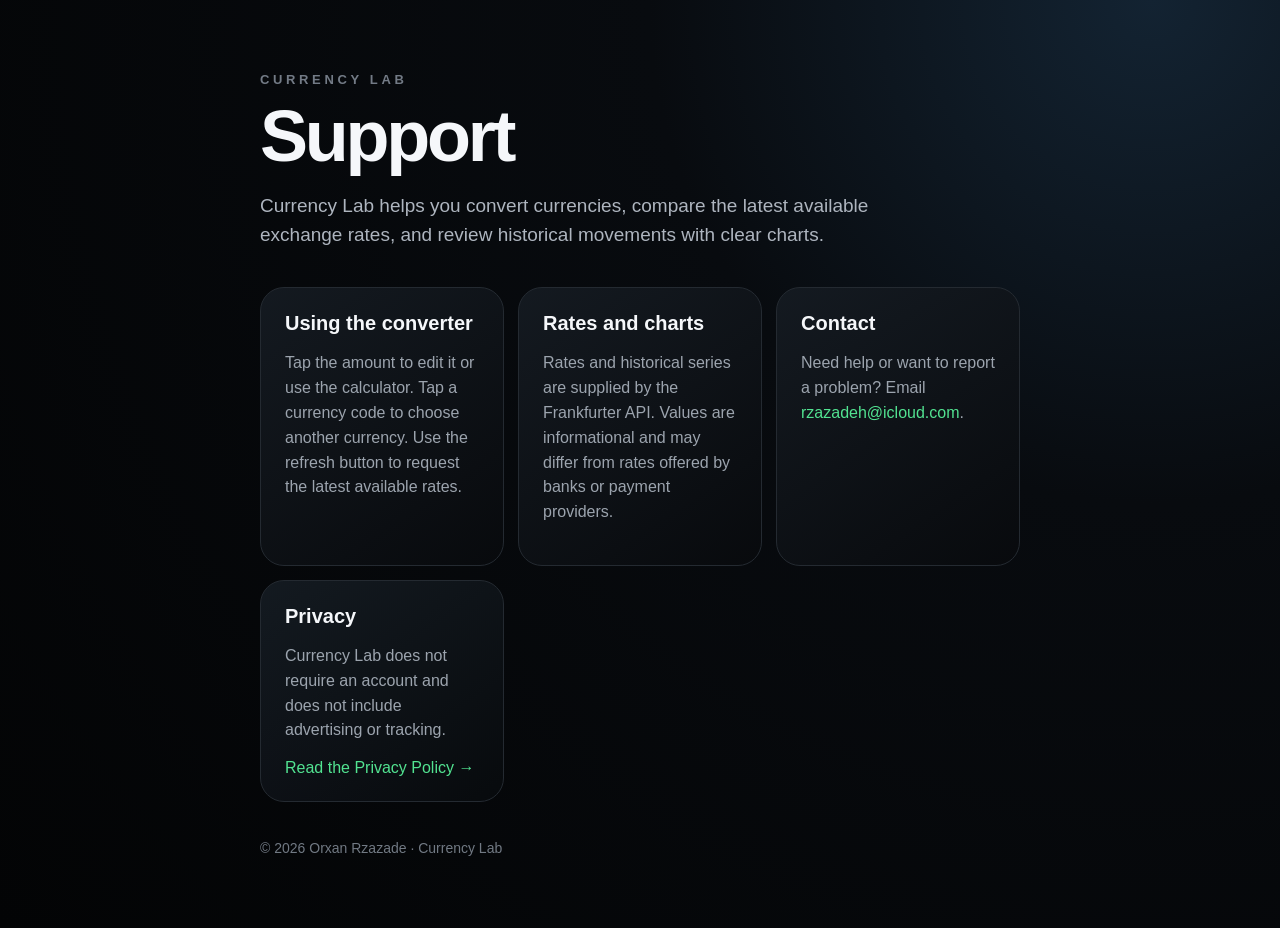
==== index.html @ 1630e3f1 "Add files via upload" ====
<!doctype html>
<html lang="en">
<head>
  <meta charset="utf-8">
  <meta name="viewport" content="width=device-width, initial-scale=1">
  <title>Currency Lab Support</title>
  <meta name="description" content="Support for Currency Lab, a currency converter for iPhone and iPad.">
  <style>
    :root { color-scheme: dark; font-family: -apple-system, BlinkMacSystemFont, "SF Pro Text", sans-serif; }
    * { box-sizing: border-box; }
    body { margin: 0; min-height: 100vh; color: #f5f7fa; background: radial-gradient(circle at 90% 0%, #132332 0, #080b0f 34%, #030405 100%); }
    main { width: min(760px, calc(100% - 40px)); margin: 0 auto; padding: 72px 0; }
    .eyebrow { color: #737b86; font-size: 13px; font-weight: 700; letter-spacing: .28em; }
    h1 { margin: 14px 0 16px; font-size: clamp(42px, 9vw, 72px); line-height: .98; letter-spacing: -.045em; }
    .lead { max-width: 620px; color: #aeb5bf; font-size: 19px; line-height: 1.55; }
    .grid { display: grid; grid-template-columns: repeat(auto-fit, minmax(230px, 1fr)); gap: 14px; margin-top: 38px; }
    section { padding: 24px; border: 1px solid #242a31; border-radius: 24px; background: linear-gradient(145deg, rgba(21,27,34,.92), rgba(8,10,13,.92)); }
    h2 { margin: 0 0 10px; font-size: 20px; }
    p { color: #9ca4ae; line-height: 1.55; }
    a { color: #52e391; text-decoration: none; }
    a:hover { text-decoration: underline; }
    footer { margin-top: 38px; color: #717983; font-size: 14px; }
  </style>
</head>
<body>
  <main>
    <div class="eyebrow">CURRENCY LAB</div>
    <h1>Support</h1>
    <p class="lead">Currency Lab helps you convert currencies, compare the latest available exchange rates, and review historical movements with clear charts.</p>
    <div class="grid">
      <section>
        <h2>Using the converter</h2>
        <p>Tap the amount to edit it or use the calculator. Tap a currency code to choose another currency. Use the refresh button to request the latest available rates.</p>
      </section>
      <section>
        <h2>Rates and charts</h2>
        <p>Rates and historical series are supplied by the Frankfurter API. Values are informational and may differ from rates offered by banks or payment providers.</p>
      </section>
      <section>
        <h2>Contact</h2>
        <p>Need help or want to report a problem? Email <a href="mailto:rzazadeh@icloud.com">rzazadeh@icloud.com</a>.</p>
      </section>
      <section>
        <h2>Privacy</h2>
        <p>Currency Lab does not require an account and does not include advertising or tracking.</p>
        <a href="privacy.html">Read the Privacy Policy →</a>
      </section>
    </div>
    <footer>© 2026 Orxan Rzazade · Currency Lab</footer>
  </main>
</body>
</html>
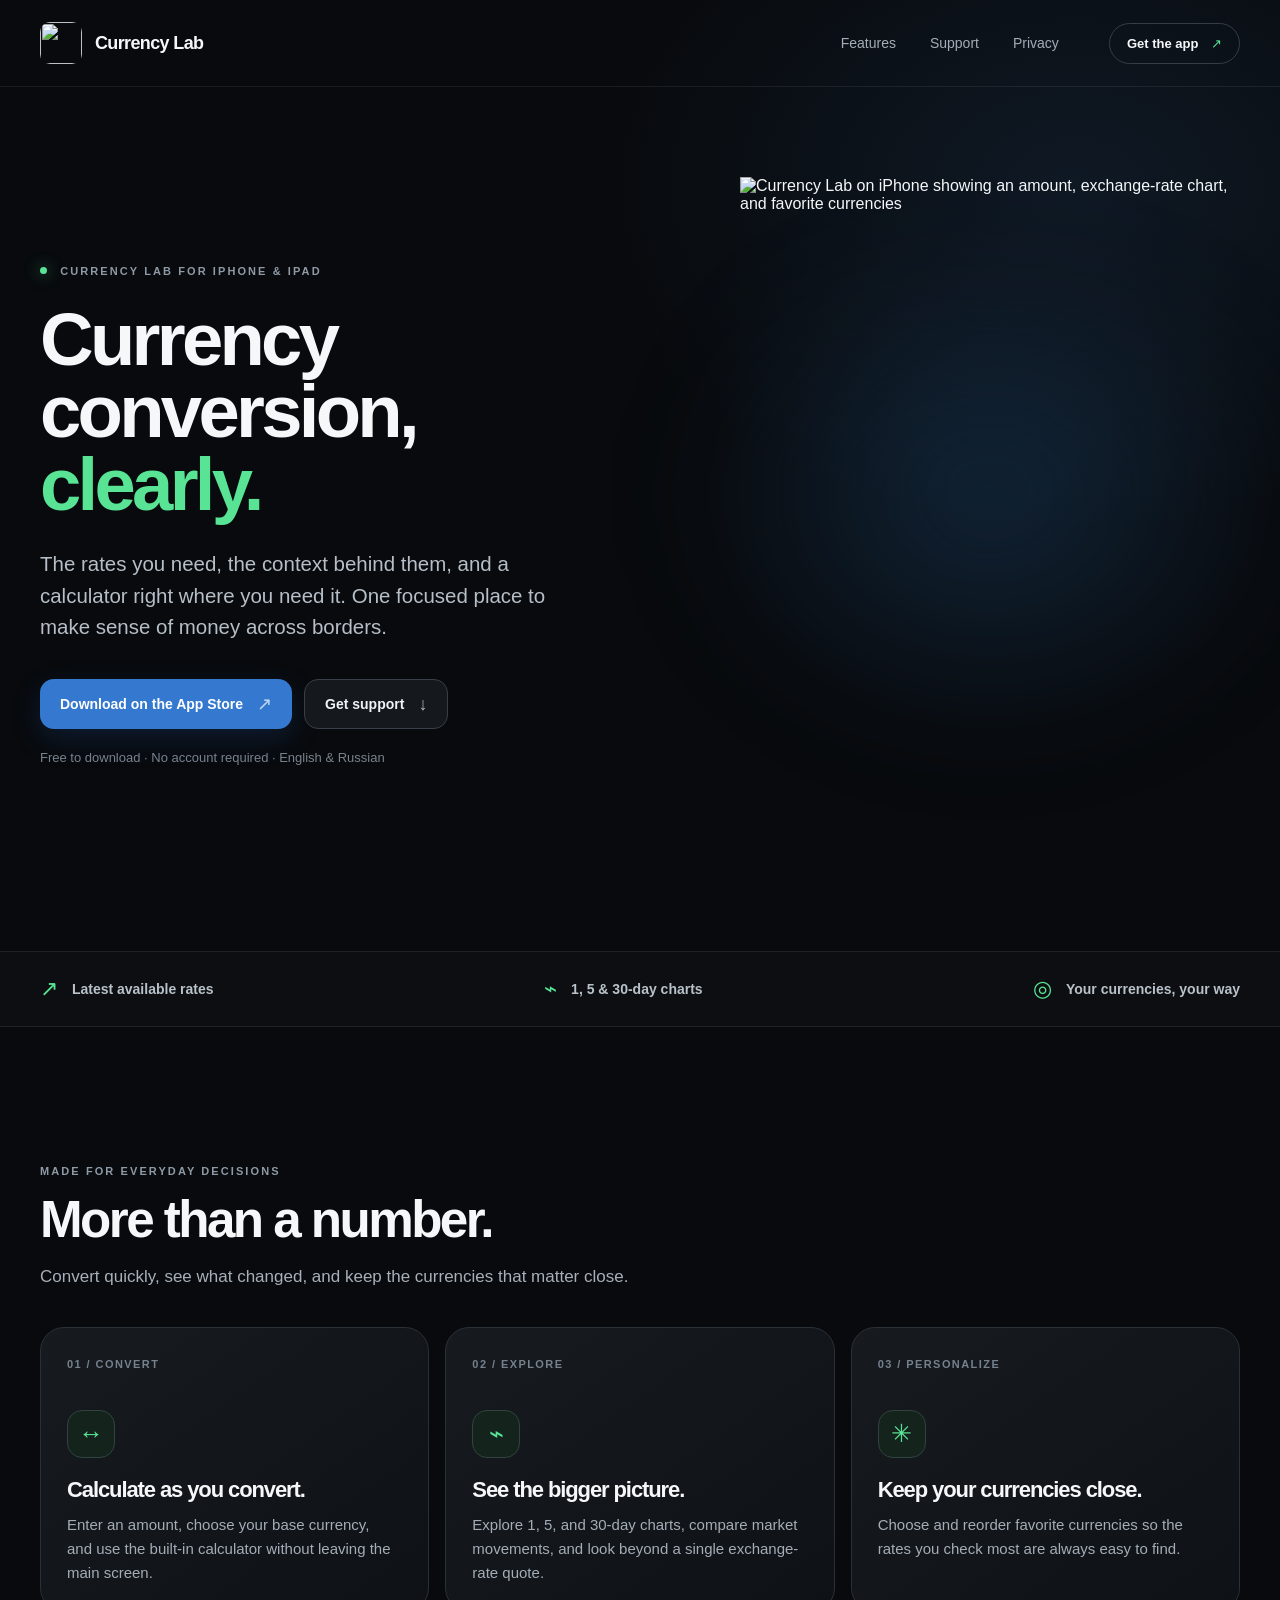
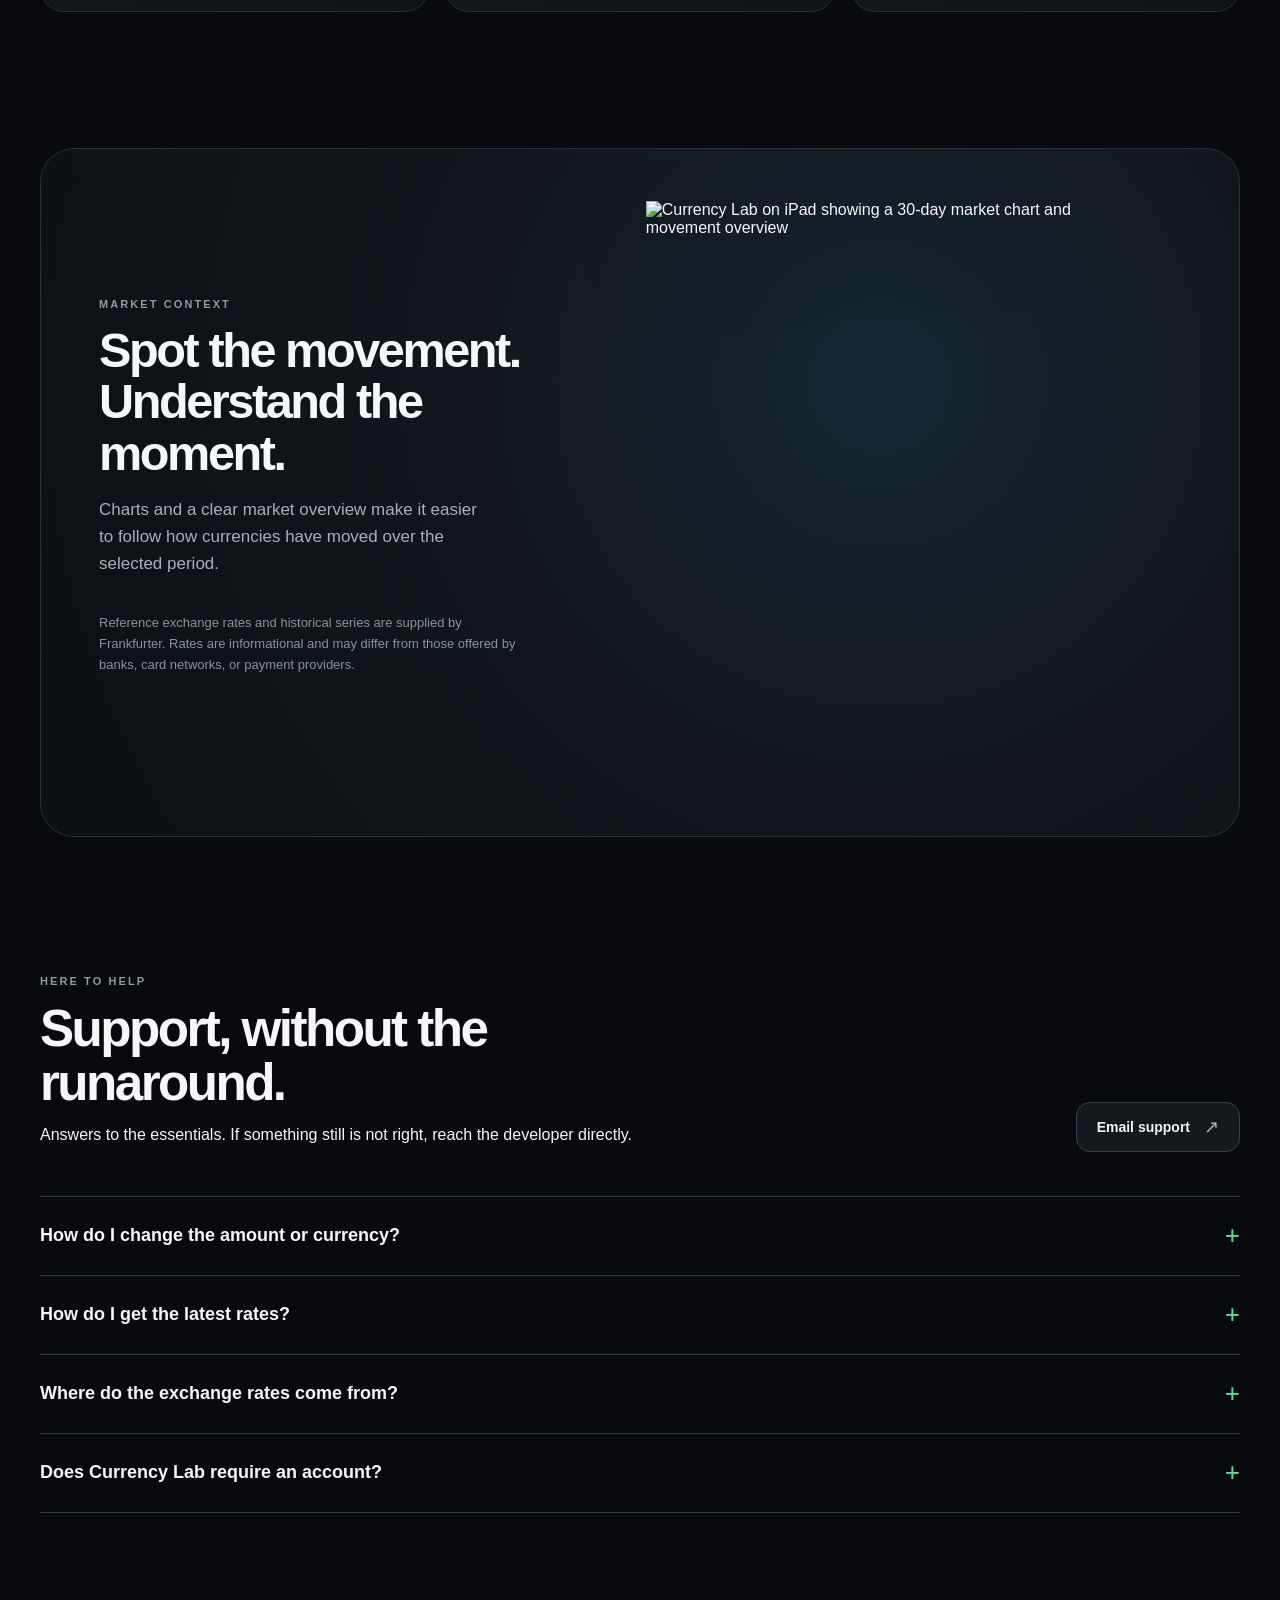
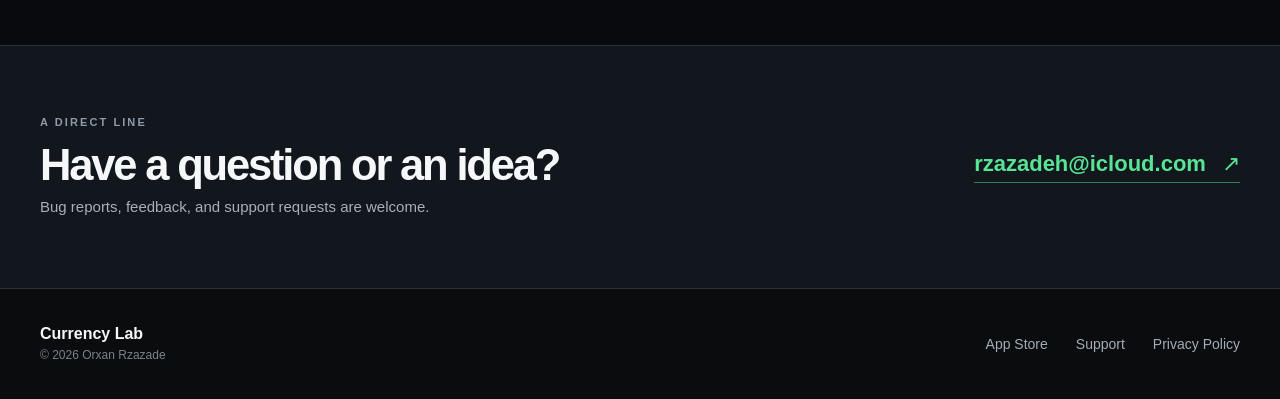
==== commit 4d53f1a9: "Add files via upload" ====
--- a/index.html
+++ b/index.html
@@ -3,50 +3,139 @@
 <head>
   <meta charset="utf-8">
   <meta name="viewport" content="width=device-width, initial-scale=1">
-  <title>Currency Lab Support</title>
-  <meta name="description" content="Support for Currency Lab, a currency converter for iPhone and iPad.">
-  <style>
-    :root { color-scheme: dark; font-family: -apple-system, BlinkMacSystemFont, "SF Pro Text", sans-serif; }
-    * { box-sizing: border-box; }
-    body { margin: 0; min-height: 100vh; color: #f5f7fa; background: radial-gradient(circle at 90% 0%, #132332 0, #080b0f 34%, #030405 100%); }
-    main { width: min(760px, calc(100% - 40px)); margin: 0 auto; padding: 72px 0; }
-    .eyebrow { color: #737b86; font-size: 13px; font-weight: 700; letter-spacing: .28em; }
-    h1 { margin: 14px 0 16px; font-size: clamp(42px, 9vw, 72px); line-height: .98; letter-spacing: -.045em; }
-    .lead { max-width: 620px; color: #aeb5bf; font-size: 19px; line-height: 1.55; }
-    .grid { display: grid; grid-template-columns: repeat(auto-fit, minmax(230px, 1fr)); gap: 14px; margin-top: 38px; }
-    section { padding: 24px; border: 1px solid #242a31; border-radius: 24px; background: linear-gradient(145deg, rgba(21,27,34,.92), rgba(8,10,13,.92)); }
-    h2 { margin: 0 0 10px; font-size: 20px; }
-    p { color: #9ca4ae; line-height: 1.55; }
-    a { color: #52e391; text-decoration: none; }
-    a:hover { text-decoration: underline; }
-    footer { margin-top: 38px; color: #717983; font-size: 14px; }
-  </style>
+  <meta name="theme-color" content="#080a0d">
+  <meta name="description" content="Currency Lab is a focused currency converter for iPhone and iPad. Explore rates, charts and market movements, or get help from the developer.">
+  <title>Currency Lab — Currency conversion, clearly.</title>
+  <link rel="icon" type="image/png" href="assets/currency-lab-icon.png">
+  <link rel="stylesheet" href="styles.css">
 </head>
 <body>
-  <main>
-    <div class="eyebrow">CURRENCY LAB</div>
-    <h1>Support</h1>
-    <p class="lead">Currency Lab helps you convert currencies, compare the latest available exchange rates, and review historical movements with clear charts.</p>
-    <div class="grid">
-      <section>
-        <h2>Using the converter</h2>
-        <p>Tap the amount to edit it or use the calculator. Tap a currency code to choose another currency. Use the refresh button to request the latest available rates.</p>
-      </section>
-      <section>
-        <h2>Rates and charts</h2>
-        <p>Rates and historical series are supplied by the Frankfurter API. Values are informational and may differ from rates offered by banks or payment providers.</p>
-      </section>
-      <section>
-        <h2>Contact</h2>
-        <p>Need help or want to report a problem? Email <a href="mailto:rzazadeh@icloud.com">rzazadeh@icloud.com</a>.</p>
-      </section>
-      <section>
-        <h2>Privacy</h2>
-        <p>Currency Lab does not require an account and does not include advertising or tracking.</p>
-        <a href="privacy.html">Read the Privacy Policy →</a>
-      </section>
+  <a class="skip-link" href="#main">Skip to content</a>
+  <header class="site-header">
+    <div class="container header-inner">
+      <a class="brand" href="index.html" aria-label="Currency Lab home">
+        <img src="assets/currency-lab-icon.png" width="42" height="42" alt="">
+        <span>Currency Lab</span>
+      </a>
+      <nav class="primary-nav" aria-label="Primary navigation">
+        <a href="#features">Features</a>
+        <a href="#support">Support</a>
+        <a href="privacy.html">Privacy</a>
+      </nav>
+      <a class="header-cta" href="https://apps.apple.com/app/id6812320622" target="_blank" rel="noopener noreferrer">Get the app <span aria-hidden="true">↗</span></a>
     </div>
-    <footer>© 2026 Orxan Rzazade · Currency Lab</footer>
+  </header>
+
+  <main id="main">
+    <section class="hero container" aria-labelledby="hero-title">
+      <div class="hero-copy">
+        <p class="eyebrow"><span class="signal-dot" aria-hidden="true"></span> CURRENCY LAB FOR IPHONE &amp; IPAD</p>
+        <h1 id="hero-title">Currency conversion,<br><span>clearly.</span></h1>
+        <p class="hero-lead">The rates you need, the context behind them, and a calculator right where you need it. One focused place to make sense of money across borders.</p>
+        <div class="hero-actions">
+          <a class="button button-primary" href="https://apps.apple.com/app/id6812320622" target="_blank" rel="noopener noreferrer">Download on the App Store <span aria-hidden="true">↗</span></a>
+          <a class="button button-secondary" href="#support">Get support <span aria-hidden="true">↓</span></a>
+        </div>
+        <p class="hero-note">Free to download · No account required · English &amp; Russian</p>
+      </div>
+      <div class="hero-visual" aria-label="Currency Lab on iPhone">
+        <div class="visual-glow" aria-hidden="true"></div>
+        <img src="assets/currency-lab-iphone-cutout.png" width="1080" height="1456" alt="Currency Lab on iPhone showing an amount, exchange-rate chart, and favorite currencies" fetchpriority="high">
+      </div>
+    </section>
+
+    <div class="proof-strip" aria-label="App highlights">
+      <div class="container proof-inner">
+        <span><span class="proof-symbol" aria-hidden="true">↗</span> Latest available rates</span>
+        <span><span class="proof-symbol" aria-hidden="true">⌁</span> 1, 5 &amp; 30-day charts</span>
+        <span><span class="proof-symbol" aria-hidden="true">◎</span> Your currencies, your way</span>
+      </div>
+    </div>
+
+    <section class="section container features" id="features" aria-labelledby="features-title">
+      <div class="section-heading">
+        <p class="eyebrow">MADE FOR EVERYDAY DECISIONS</p>
+        <h2 id="features-title">More than a number.</h2>
+        <p>Convert quickly, see what changed, and keep the currencies that matter close.</p>
+      </div>
+      <div class="feature-grid">
+        <article class="feature-card">
+          <span class="feature-number">01 / CONVERT</span>
+          <div class="feature-icon" aria-hidden="true">↔</div>
+          <h3>Calculate as you convert.</h3>
+          <p>Enter an amount, choose your base currency, and use the built-in calculator without leaving the main screen.</p>
+        </article>
+        <article class="feature-card">
+          <span class="feature-number">02 / EXPLORE</span>
+          <div class="feature-icon" aria-hidden="true">⌁</div>
+          <h3>See the bigger picture.</h3>
+          <p>Explore 1, 5, and 30-day charts, compare market movements, and look beyond a single exchange-rate quote.</p>
+        </article>
+        <article class="feature-card">
+          <span class="feature-number">03 / PERSONALIZE</span>
+          <div class="feature-icon" aria-hidden="true">✳</div>
+          <h3>Keep your currencies close.</h3>
+          <p>Choose and reorder favorite currencies so the rates you check most are always easy to find.</p>
+        </article>
+      </div>
+    </section>
+
+    <section class="showcase container" aria-labelledby="showcase-title">
+      <div class="showcase-copy">
+        <p class="eyebrow">MARKET CONTEXT</p>
+        <h2 id="showcase-title">Spot the movement.<br>Understand the moment.</h2>
+        <p>Charts and a clear market overview make it easier to follow how currencies have moved over the selected period.</p>
+        <p class="source-note">Reference exchange rates and historical series are supplied by Frankfurter. Rates are informational and may differ from those offered by banks, card networks, or payment providers.</p>
+      </div>
+      <img src="assets/currency-lab-ipad-cutout.png" width="1086" height="1448" alt="Currency Lab on iPad showing a 30-day market chart and movement overview" loading="lazy">
+    </section>
+
+    <section class="section support container" id="support" aria-labelledby="support-title">
+      <div class="section-heading support-heading">
+        <div>
+          <p class="eyebrow">HERE TO HELP</p>
+          <h2 id="support-title">Support, without the runaround.</h2>
+          <p>Answers to the essentials. If something still is not right, reach the developer directly.</p>
+        </div>
+        <a class="button button-secondary" href="mailto:rzazadeh@icloud.com?subject=Currency%20Lab%20Support">Email support <span aria-hidden="true">↗</span></a>
+      </div>
+      <div class="faq-list">
+        <details>
+          <summary>How do I change the amount or currency?<span aria-hidden="true">+</span></summary>
+          <p>Tap the main amount to edit it or use the calculator. Tap a currency code to choose a different currency.</p>
+        </details>
+        <details>
+          <summary>How do I get the latest rates?<span aria-hidden="true">+</span></summary>
+          <p>Tap the refresh button at the top of the app. Currency Lab shows the latest available reference rates and their date; new rates may not be published every day.</p>
+        </details>
+        <details>
+          <summary>Where do the exchange rates come from?<span aria-hidden="true">+</span></summary>
+          <p>Rates and historical series come from the Frankfurter API. They are reference data, not a guaranteed rate for a transfer or card purchase.</p>
+        </details>
+        <details>
+          <summary>Does Currency Lab require an account?<span aria-hidden="true">+</span></summary>
+          <p>No. You can use the app without creating an account. Your currency preferences stay on your device. See our <a href="privacy.html">Privacy Policy</a> for details.</p>
+        </details>
+      </div>
+    </section>
+
+    <section class="contact-band">
+      <div class="container contact-inner">
+        <div>
+          <p class="eyebrow">A DIRECT LINE</p>
+          <h2>Have a question or an idea?</h2>
+          <p>Bug reports, feedback, and support requests are welcome.</p>
+        </div>
+        <a href="mailto:rzazadeh@icloud.com?subject=Currency%20Lab%20Feedback">rzazadeh@icloud.com <span aria-hidden="true">↗</span></a>
+      </div>
+    </section>
   </main>
+
+  <footer class="site-footer">
+    <div class="container footer-inner">
+      <div><span class="footer-brand">Currency Lab</span><span class="footer-credit">© 2026 Orxan Rzazade</span></div>
+      <nav aria-label="Footer navigation"><a href="https://apps.apple.com/app/id6812320622" target="_blank" rel="noopener noreferrer">App Store</a><a href="#support">Support</a><a href="privacy.html">Privacy Policy</a></nav>
+    </div>
+  </footer>
 </body>
 </html>
--- a/styles.css
+++ b/styles.css
@@ -0,0 +1,158 @@
+:root {
+  color-scheme: dark;
+  --bg: #080a0d;
+  --surface: #11151a;
+  --surface-deep: #0d1014;
+  --line: #242a31;
+  --text: #f5f7f9;
+  --muted: #a7b0ba;
+  --quiet: #79838e;
+  --blue: #3479cf;
+  --green: #58e395;
+  font-family: -apple-system, BlinkMacSystemFont, "SF Pro Display", "SF Pro Text", Inter, sans-serif;
+  font-synthesis: none;
+}
+* { box-sizing: border-box; }
+html { scroll-behavior: smooth; }
+body { margin: 0; min-width: 320px; background: var(--bg); color: var(--text); -webkit-font-smoothing: antialiased; }
+body::before { content: ""; position: absolute; z-index: -1; inset: 0 0 auto; height: 980px; pointer-events: none; background: radial-gradient(ellipse 50% 46% at 84% 19%, rgba(39,78,120,.22), transparent 76%); }
+img { display: block; max-width: 100%; height: auto; }
+a { color: inherit; text-decoration: none; }
+a:hover { color: #fff; }
+button, a, summary { -webkit-tap-highlight-color: transparent; }
+a:focus-visible, summary:focus-visible { outline: 2px solid var(--green); outline-offset: 4px; border-radius: 5px; }
+.skip-link { position: absolute; z-index: 20; top: -100px; left: 20px; background: #fff; color: #090b0e; padding: 12px 16px; }
+.skip-link:focus { top: 12px; }
+.container { width: min(1200px, calc(100% - 64px)); margin-inline: auto; }
+.site-header { border-bottom: 1px solid rgba(255,255,255,.07); }
+.header-inner { min-height: 86px; display: flex; align-items: center; gap: 32px; }
+.brand { display: inline-flex; align-items: center; gap: 13px; white-space: nowrap; font-size: 18px; font-weight: 700; letter-spacing: -.035em; }
+.brand img { width: 42px; height: 42px; border-radius: 10px; object-fit: cover; }
+.primary-nav { display: flex; align-items: center; gap: 34px; margin-left: auto; }
+.primary-nav a, .site-footer nav a { color: #a4adb7; font-size: 14px; font-weight: 500; transition: color .2s ease; }
+.primary-nav a:hover, .site-footer nav a:hover { color: white; }
+.header-cta { margin-left: 18px; border: 1px solid #363d46; border-radius: 99px; padding: 12px 17px; white-space: nowrap; font-size: 13px; font-weight: 700; transition: background .2s ease, border-color .2s ease; }
+.header-cta:hover { background: #1d242c; border-color: #65717e; }
+.header-cta span { margin-left: 9px; color: var(--green); }
+.eyebrow { margin: 0; color: #8e9aa6; font-size: 11px; font-weight: 750; letter-spacing: .19em; line-height: 1.5; }
+.signal-dot { display: inline-block; width: 7px; height: 7px; margin-right: 8px; border-radius: 50%; background: var(--green); box-shadow: 0 0 15px rgba(88,227,149,.7); vertical-align: 1px; }
+.hero { display: grid; grid-template-columns: minmax(0, 1fr) minmax(440px, .92fr); align-items: center; gap: clamp(30px, 5vw, 88px); min-height: 720px; padding-block: 90px 100px; }
+.hero-copy { position: relative; z-index: 1; }
+h1, h2, h3, p { text-wrap: pretty; }
+h1, h2, h3 { letter-spacing: -.05em; }
+h1 { margin: 24px 0 26px; font-size: clamp(58px, 5.8vw, 88px); line-height: .98; font-weight: 690; }
+h1 span { color: var(--green); }
+.hero-lead { max-width: 560px; margin: 0; color: #b6bec7; font-size: clamp(18px, 1.6vw, 21px); line-height: 1.55; }
+.hero-actions { display: flex; align-items: center; flex-wrap: wrap; gap: 12px; margin-top: 36px; }
+.button { min-height: 50px; display: inline-flex; align-items: center; justify-content: center; gap: 14px; border-radius: 14px; padding: 0 20px; font-size: 14px; font-weight: 680; transition: transform .2s ease, background .2s ease, border-color .2s ease; }
+.button:hover { transform: translateY(-2px); }
+.button-primary { background: var(--blue); color: #fff; box-shadow: 0 10px 30px rgba(38,102,188,.2); }
+.button-primary:hover { background: #4388da; }
+.button-secondary { border: 1px solid #383f48; background: #15191e; color: #f0f3f6; }
+.button-secondary:hover { border-color: #6a7886; background: #1d242c; }
+.button span:last-child { opacity: .7; font-size: 18px; font-weight: 400; }
+.hero-note { margin: 21px 0 0; color: var(--quiet); font-size: 13px; }
+.hero-visual { position: relative; width: min(100%, 500px); justify-self: end; }
+.visual-glow { position: absolute; inset: 15% -15% 14%; z-index: -1; filter: blur(54px); background: radial-gradient(ellipse at 50% 45%, rgba(35,90,141,.34), transparent 68%); }
+.hero-visual img { width: 100%; height: auto; }
+.proof-strip { border-block: 1px solid rgba(255,255,255,.08); background: rgba(255,255,255,.016); }
+.proof-inner { display: flex; align-items: center; justify-content: space-between; gap: 20px; padding-block: 24px; }
+.proof-inner > span { color: #b9c2ca; font-size: 14px; font-weight: 550; white-space: nowrap; }
+.proof-symbol { margin-right: 10px; color: var(--green); font-size: 22px; vertical-align: -2px; }
+.section { padding-block: 136px; }
+.section-heading { max-width: 680px; margin-bottom: 36px; }
+.section-heading h2, .showcase h2, .contact-band h2 { margin: 13px 0 15px; font-size: clamp(38px, 4vw, 58px); line-height: 1.05; font-weight: 690; }
+.section-heading > p:last-child, .showcase-copy > p:not(.eyebrow), .contact-band p:not(.eyebrow) { color: var(--muted); font-size: 17px; line-height: 1.6; }
+.feature-grid { display: grid; grid-template-columns: repeat(3, minmax(0, 1fr)); gap: 16px; }
+.feature-card { min-height: 280px; padding: 26px; border: 1px solid #2a3037; border-radius: 24px; background: linear-gradient(145deg, #171b20, #0e1115); }
+.feature-number { color: #75818d; font-size: 11px; font-weight: 700; letter-spacing: .13em; }
+.feature-icon { width: 48px; height: 48px; display: grid; place-items: center; margin-top: 38px; border: 1px solid #30443d; border-radius: 15px; background: #15231d; color: var(--green); font-size: 25px; }
+.feature-card h3 { margin: 19px 0 10px; font-size: 22px; line-height: 1.2; }
+.feature-card p { margin: 0; color: #a4adb6; font-size: 15px; line-height: 1.6; }
+.showcase { display: grid; grid-template-columns: .85fr 1.15fr; align-items: center; gap: clamp(30px, 7vw, 100px); padding: 58px; border: 1px solid #28313a; border-radius: 34px; background: radial-gradient(circle at 70% 34%, #172732 0, #10161b 45%, #0d1013 100%); overflow: hidden; }
+.showcase-copy { max-width: 490px; }
+.showcase h2 { font-size: clamp(38px, 3.8vw, 54px); }
+.showcase-copy .source-note { margin-top: 36px; color: #87939f !important; font-size: 13px !important; line-height: 1.6; }
+.showcase img { width: min(100%, 500px); height: auto; justify-self: center; margin-block: -6px -90px; filter: drop-shadow(0 30px 40px rgba(0,0,0,.32)); }
+.support { padding-bottom: 132px; }
+.support-heading { max-width: none; display: flex; align-items: end; justify-content: space-between; gap: 30px; }
+.support-heading > div { max-width: 650px; }
+.support-heading .button { flex: none; margin-bottom: 8px; }
+.faq-list { border-top: 1px solid #333940; }
+.faq-list details { border-bottom: 1px solid #333940; }
+.faq-list summary { display: flex; align-items: center; justify-content: space-between; gap: 20px; min-height: 78px; cursor: pointer; list-style: none; font-size: 18px; font-weight: 600; }
+.faq-list summary::-webkit-details-marker { display: none; }
+.faq-list summary span { color: var(--green); font-size: 26px; font-weight: 300; transition: transform .2s ease; }
+.faq-list details[open] summary span { transform: rotate(45deg); }
+.faq-list details p { max-width: 760px; margin: -2px 0 24px; color: var(--muted); font-size: 16px; line-height: 1.65; }
+.faq-list details p a { color: var(--green); text-decoration: underline; text-underline-offset: 3px; }
+.contact-band { border-block: 1px solid #293039; background: #11171c; }
+.contact-inner { min-height: 242px; display: flex; align-items: center; justify-content: space-between; gap: 32px; padding-block: 44px; }
+.contact-band h2 { margin: 12px 0 6px; font-size: clamp(32px, 3.4vw, 44px); }
+.contact-band p:not(.eyebrow) { margin: 0; font-size: 15px; }
+.contact-inner > a { color: var(--green); font-size: clamp(17px, 2vw, 22px); font-weight: 650; white-space: nowrap; border-bottom: 1px solid #397b58; padding-bottom: 5px; }
+.contact-inner > a span { margin-left: 10px; }
+.site-footer { background: #0a0c0e; }
+.footer-inner { min-height: 110px; display: flex; justify-content: space-between; align-items: center; gap: 30px; }
+.footer-brand { display: block; font-size: 16px; font-weight: 700; }
+.footer-credit { display: block; margin-top: 5px; color: var(--quiet); font-size: 12px; }
+.site-footer nav { display: flex; flex-wrap: wrap; gap: 28px; }
+.legal-main { padding-block: 90px 130px; }
+.legal-intro { max-width: 760px; }
+.legal-intro h1 { margin: 18px 0 20px; font-size: clamp(48px, 7vw, 78px); white-space: normal; }
+.legal-intro > p:not(.eyebrow) { color: var(--muted); font-size: 18px; line-height: 1.6; }
+.legal-meta { margin-top: 18px; color: var(--quiet); font-size: 13px; }
+.legal-layout { display: grid; grid-template-columns: 220px minmax(0, 720px); gap: 72px; margin-top: 78px; }
+.legal-toc { align-self: start; position: sticky; top: 28px; display: grid; gap: 16px; border-left: 1px solid #30363e; padding-left: 18px; }
+.legal-toc a { color: #96a1ad; font-size: 14px; }
+.legal-toc a:hover { color: #fff; }
+.legal-content section { padding: 0 0 34px; margin-bottom: 38px; border-bottom: 1px solid #272e36; scroll-margin-top: 28px; }
+.legal-content h2 { margin: 0 0 12px; font-size: 25px; }
+.legal-content p { margin: 0 0 16px; color: #acb5bf; font-size: 16px; line-height: 1.7; }
+.legal-content a { color: var(--green); text-decoration: underline; text-underline-offset: 3px; }
+@media (max-width: 1000px) {
+  .hero { grid-template-columns: 1fr .85fr; gap: 32px; }
+  h1 { font-size: clamp(58px, 6.8vw, 80px); }
+  .showcase { padding: 38px; }
+}
+@media (max-width: 760px) {
+  .container { width: min(100% - 36px, 560px); }
+  .header-inner { min-height: 72px; gap: 12px; }
+  .brand { font-size: 16px; }
+  .brand img { width: 36px; height: 36px; }
+  .primary-nav { display: none; }
+  .header-cta { margin-left: auto; padding: 10px 13px; font-size: 12px; }
+  .hero { grid-template-columns: 1fr; gap: 52px; min-height: auto; padding-block: 72px 80px; }
+  h1 { font-size: clamp(47px, 12vw, 70px); white-space: normal; }
+  .hero-visual { justify-self: center; width: min(100%, 350px); }
+  .hero-lead { font-size: 18px; }
+  .proof-inner { flex-wrap: wrap; gap: 15px 26px; }
+  .proof-inner > span { font-size: 13px; }
+  .section { padding-block: 95px; }
+  .feature-grid { grid-template-columns: 1fr; }
+  .feature-card { min-height: 225px; }
+  .feature-icon { margin-top: 24px; }
+  .showcase { grid-template-columns: 1fr; padding: 34px 22px 0; gap: 24px; }
+  .showcase img { width: min(100%, 370px); margin-bottom: -80px; }
+  .support-heading { display: block; }
+  .support-heading .button { margin-top: 14px; }
+  .contact-inner, .footer-inner { display: block; }
+  .contact-inner > a { display: inline-block; margin-top: 24px; }
+  .footer-inner { padding-block: 30px; }
+  .site-footer nav { margin-top: 23px; }
+  .legal-main { padding-block: 65px 95px; }
+  .legal-layout { display: block; margin-top: 55px; }
+  .legal-toc { position: static; display: flex; flex-wrap: wrap; gap: 12px 20px; margin-bottom: 50px; }
+}
+@media (max-width: 430px) {
+  .header-cta { font-size: 0; }
+  .header-cta span { font-size: 16px; margin: 0; }
+  .hero-actions { align-items: stretch; }
+  .hero-actions .button { width: 100%; }
+  .proof-inner { display: grid; gap: 10px; }
+  .faq-list summary { font-size: 16px; }
+}
+@media (prefers-reduced-motion: reduce) {
+  html { scroll-behavior: auto; }
+  *, *::before, *::after { transition-duration: .01ms !important; animation-duration: .01ms !important; }
+}
